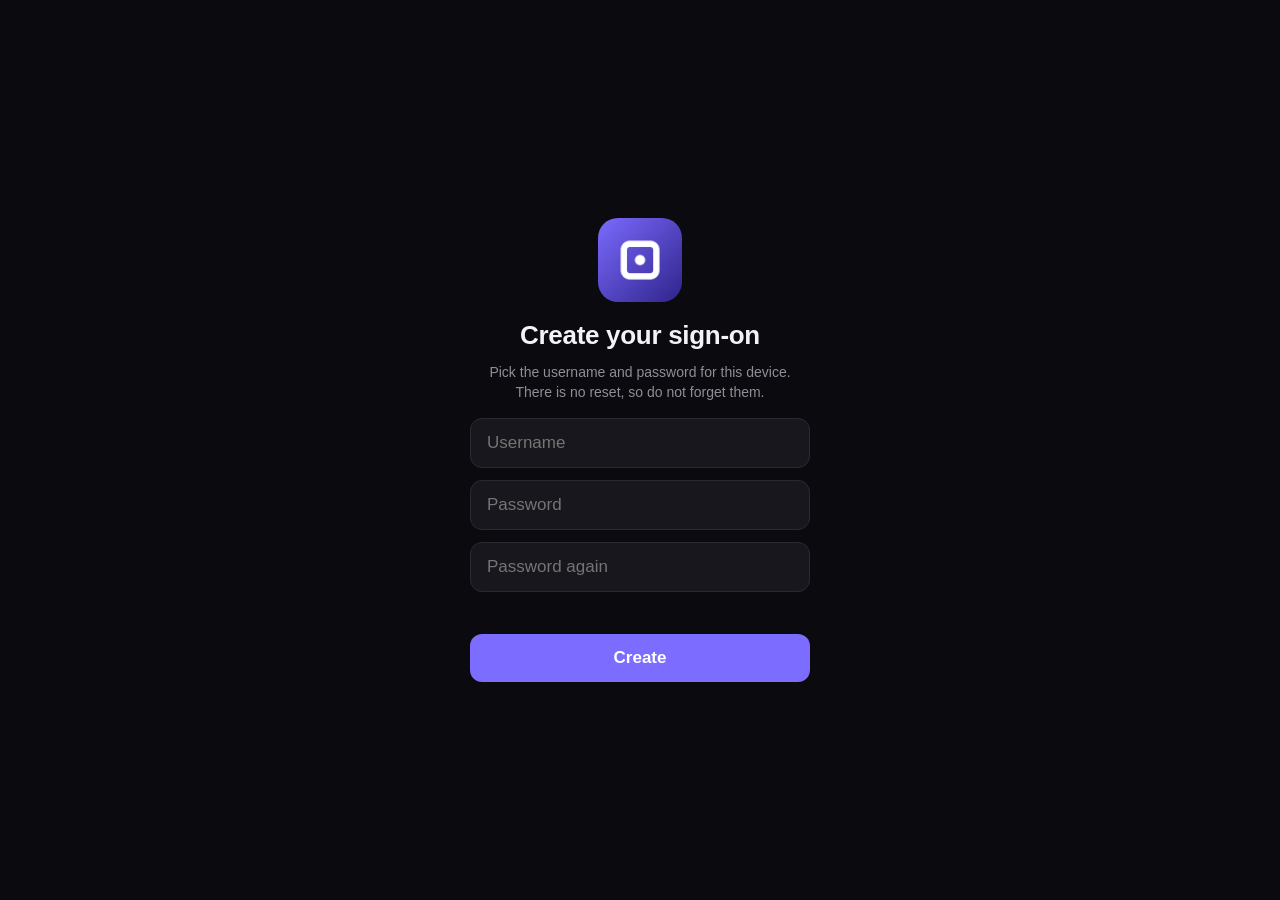
==== index.html @ 3f9c1f6b "Give the Plan tab its calendar and Add an event in the app The Plan tab now reads calendar events fr" ====
<!DOCTYPE html>
<html lang="en">
<head>
  <meta charset="utf-8">
  <meta name="viewport" content="width=device-width, initial-scale=1, viewport-fit=cover, user-scalable=no">
  <title>My App</title>
  <meta name="theme-color" content="#0b0b0f">
  <meta name="apple-mobile-web-app-capable" content="yes">
  <meta name="mobile-web-app-capable" content="yes">
  <meta name="apple-mobile-web-app-status-bar-style" content="black-translucent">
  <meta name="apple-mobile-web-app-title" content="My App">
  <link rel="manifest" href="manifest.webmanifest">
  <link rel="apple-touch-icon" href="icons/icon-180.png">
  <link rel="icon" type="image/png" href="icons/icon-192.png">
  <style>[hidden]{display:none!important}</style>
  <link rel="stylesheet" href="styles.css?v=5">
</head>
<body>
  <!-- Sign-on screen. Covers the whole app until the right username + password are entered. -->
  <div id="lock" class="lock">
    <form id="lock-form" class="lock-card" autocomplete="on">
      <img src="icons/icon-180.png" alt="" class="lock-icon">
      <h1 id="lock-title">Sign in</h1>
      <p id="lock-hint" class="lock-hint"></p>
      <input id="lock-user" name="username" type="text" placeholder="Username" autocomplete="username" autocapitalize="none" autocorrect="off" spellcheck="false" required>
      <input id="lock-pass" name="password" type="password" placeholder="Password" autocomplete="current-password" required>
      <input id="lock-pass2" name="password2" type="password" placeholder="Password again" autocomplete="new-password" hidden>
      <p id="lock-error" class="lock-error" role="alert"></p>
      <button id="lock-go" type="submit">Sign in</button>
    </form>
  </div>

  <div id="app" hidden>
    <header class="topbar">
      <h1 id="screen-title">Hub</h1>
    </header>

    <!-- The Hub itself. Its pages are loaded from the private data box, not from this repo. -->
    <iframe id="hub-frame" title="Hub" hidden></iframe>

    <main class="screens">
      <section class="screen active" id="screen-home" data-title="Hub">
        <div class="card">
          <h2 id="hub-msg-title">Hub</h2>
          <p id="hub-msg">Loading…</p>
        </div>
      </section>

      <section class="screen" id="screen-settings" data-title="Settings">
        <div class="card" id="box-card">
          <h2>Data box</h2>
          <p id="box-status">Checking…</p>
          <form id="box-form" class="box-form" hidden>
            <input id="box-key" type="password" placeholder="Paste your data box key" autocomplete="off" autocapitalize="none" autocorrect="off" spellcheck="false">
            <button type="submit" id="box-connect">Connect</button>
          </form>
          <p id="box-error" class="lock-error" role="alert"></p>
          <p id="sync-status" class="footnote left"></p>
        </div>
        <div class="list">
          <label class="row" id="import-row"><span>Import from Hub</span><span class="chev">›</span><input id="import-file" type="file" accept="application/json,.json" hidden></label>
          <div class="row" id="box-forget" role="button"><span>Disconnect data box</span><span class="chev">›</span></div>
          <div class="row" id="lock-now" role="button"><span>Lock app</span><span class="chev">›</span></div>
        </div>
        <p id="import-status" class="footnote"></p>
        <p class="footnote">My App · shell v6</p>
      </section>
    </main>

    <nav class="tabbar" aria-label="Tabs">
      <button class="tab active" data-screen="home" aria-label="Hub">
        <svg viewBox="0 0 24 24" aria-hidden="true"><path d="M3 11.5 12 4l9 7.5V20a1 1 0 0 1-1 1h-5v-6h-6v6H4a1 1 0 0 1-1-1z"/></svg>
        <span>Hub</span>
      </button>
      <button class="tab" data-screen="settings" aria-label="Settings">
        <svg viewBox="0 0 24 24" aria-hidden="true"><path d="M4 7h10M18 7h2M4 17h2M10 17h10" fill="none" stroke="currentColor" stroke-width="2" stroke-linecap="round"/><circle cx="16" cy="7" r="2.5"/><circle cx="8" cy="17" r="2.5"/></svg>
        <span>Settings</span>
      </button>
    </nav>
  </div>
  <script src="vault.js?v=5"></script>
  <script src="store.js?v=5"></script>
  <script src="hubdb.js?v=6"></script>
  <script src="app.js?v=5"></script>
</body>
</html>
---- styles.css ----
:root {
  --bg: #0b0b0f;
  --surface: #17171d;
  --surface-2: #1f1f27;
  --line: #2a2a34;
  --text: #f2f2f7;
  --muted: #8e8e99;
  --accent: #7c6cff;
}

* { box-sizing: border-box; -webkit-tap-highlight-color: transparent; }

html, body {
  margin: 0;
  height: 100%;
  background: var(--bg);
  color: var(--text);
  font-family: -apple-system, BlinkMacSystemFont, "SF Pro Text", "Helvetica Neue", sans-serif;
  -webkit-font-smoothing: antialiased;
  overscroll-behavior: none;
  -webkit-user-select: none;
  user-select: none;
}

#app {
  display: flex;
  flex-direction: column;
  height: 100dvh;
}

/* Top bar */
.topbar {
  padding: calc(env(safe-area-inset-top) + 12px) 20px 10px;
  background: var(--bg);
}
.topbar h1 {
  margin: 0;
  font-size: 34px;
  font-weight: 700;
  letter-spacing: -0.5px;
}

/* Screens */
.screens {
  flex: 1;
  overflow-y: auto;
  -webkit-overflow-scrolling: touch;
  padding: 8px 16px 24px;
}
.screen { display: none; }
.screen.active { display: block; animation: fade 0.18s ease; }
@keyframes fade { from { opacity: 0; transform: translateY(4px); } to { opacity: 1; transform: none; } }

.card {
  background: var(--surface);
  border-radius: 16px;
  padding: 18px;
  margin-bottom: 12px;
}
.card h2 { margin: 0 0 6px; font-size: 20px; }
.card p { margin: 0; color: var(--muted); line-height: 1.4; }
.card.placeholder {
  height: 110px;
  display: flex;
  align-items: center;
  justify-content: center;
  color: var(--muted);
  background: transparent;
  border: 1.5px dashed var(--line);
}

.list { background: var(--surface); border-radius: 16px; overflow: hidden; }
.row {
  display: flex;
  justify-content: space-between;
  align-items: center;
  padding: 15px 18px;
  border-bottom: 1px solid var(--line);
}
.row:last-child { border-bottom: 0; }
.row:active { background: var(--surface-2); }
.chev { color: var(--muted); font-size: 20px; }
.footnote { text-align: center; color: var(--muted); font-size: 13px; margin-top: 18px; }

/* Bottom tab bar */
.tabbar {
  display: flex;
  background: rgba(18, 18, 24, 0.92);
  -webkit-backdrop-filter: blur(20px);
  backdrop-filter: blur(20px);
  border-top: 1px solid var(--line);
  padding: 6px 0 calc(env(safe-area-inset-bottom) + 6px);
}
.tab {
  flex: 1;
  display: flex;
  flex-direction: column;
  align-items: center;
  gap: 3px;
  padding: 6px 0;
  background: none;
  border: 0;
  color: var(--muted);
  font: inherit;
  font-size: 11px;
}
.tab svg { width: 26px; height: 26px; fill: currentColor; }
.tab.active { color: var(--accent); }

/* Sign-on screen */
#app[hidden] { display: none; }
.lock {
  position: fixed;
  inset: 0;
  z-index: 10;
  display: flex;
  align-items: center;
  justify-content: center;
  padding: calc(env(safe-area-inset-top) + 24px) 28px calc(env(safe-area-inset-bottom) + 24px);
  background: var(--bg);
}
.lock[hidden] { display: none; }
.lock-card { width: 100%; max-width: 340px; display: flex; flex-direction: column; gap: 12px; text-align: center; }
.lock-icon { width: 84px; height: 84px; border-radius: 20px; margin: 0 auto 6px; }
.lock-card h1 { margin: 0; font-size: 26px; letter-spacing: -0.3px; }
.lock-hint { margin: 0 0 4px; color: var(--muted); font-size: 14px; line-height: 1.4; min-height: 0; }
.lock-hint:empty { display: none; }
.lock-card input {
  width: 100%;
  padding: 14px 16px;
  font: inherit;
  font-size: 17px;
  color: var(--text);
  background: var(--surface);
  border: 1px solid var(--line);
  border-radius: 12px;
  outline: none;
  -webkit-user-select: text;
  user-select: text;
}
.lock-card input:focus { border-color: var(--accent); }
.lock-card input[hidden] { display: none; }
.lock-error { margin: 0; color: #ff6b6b; font-size: 14px; min-height: 18px; }
.lock-card button {
  padding: 14px;
  font: inherit;
  font-size: 17px;
  font-weight: 600;
  color: #fff;
  background: var(--accent);
  border: 0;
  border-radius: 12px;
}
.lock-card button:disabled { opacity: 0.6; }

/* Data box card */
.box-form { display: flex; flex-direction: column; gap: 10px; margin-top: 12px; }
.box-form input {
  width: 100%;
  padding: 13px 14px;
  font: inherit;
  font-size: 16px;
  color: var(--text);
  background: var(--bg);
  border: 1px solid var(--line);
  border-radius: 12px;
  outline: none;
  -webkit-user-select: text;
  user-select: text;
}
.box-form input:focus { border-color: var(--accent); }
.box-form button, .box-btn {
  padding: 12px;
  font: inherit;
  font-size: 16px;
  font-weight: 600;
  color: #fff;
  background: var(--accent);
  border: 0;
  border-radius: 12px;
}
.box-btn { margin-top: 12px; width: 100%; }
.box-form button:disabled, .box-btn:disabled { opacity: 0.6; }
#box-error:empty { display: none; }

/* The Hub fills the screen above the tab bar when it is showing */
#hub-frame { flex: 1; width: 100%; border: 0; background: #e4e4e1; min-height: 0; }
#hub-frame[hidden] { display: none; }
#app.hub-on .topbar, #app.hub-on .screens { display: none; }
.footnote.left { text-align: left; margin: 10px 0 0; }
.footnote:empty { display: none; }
.list + .footnote { margin-top: 14px; }
#screen-settings .card { margin-bottom: 12px; }
.row { cursor: pointer; }
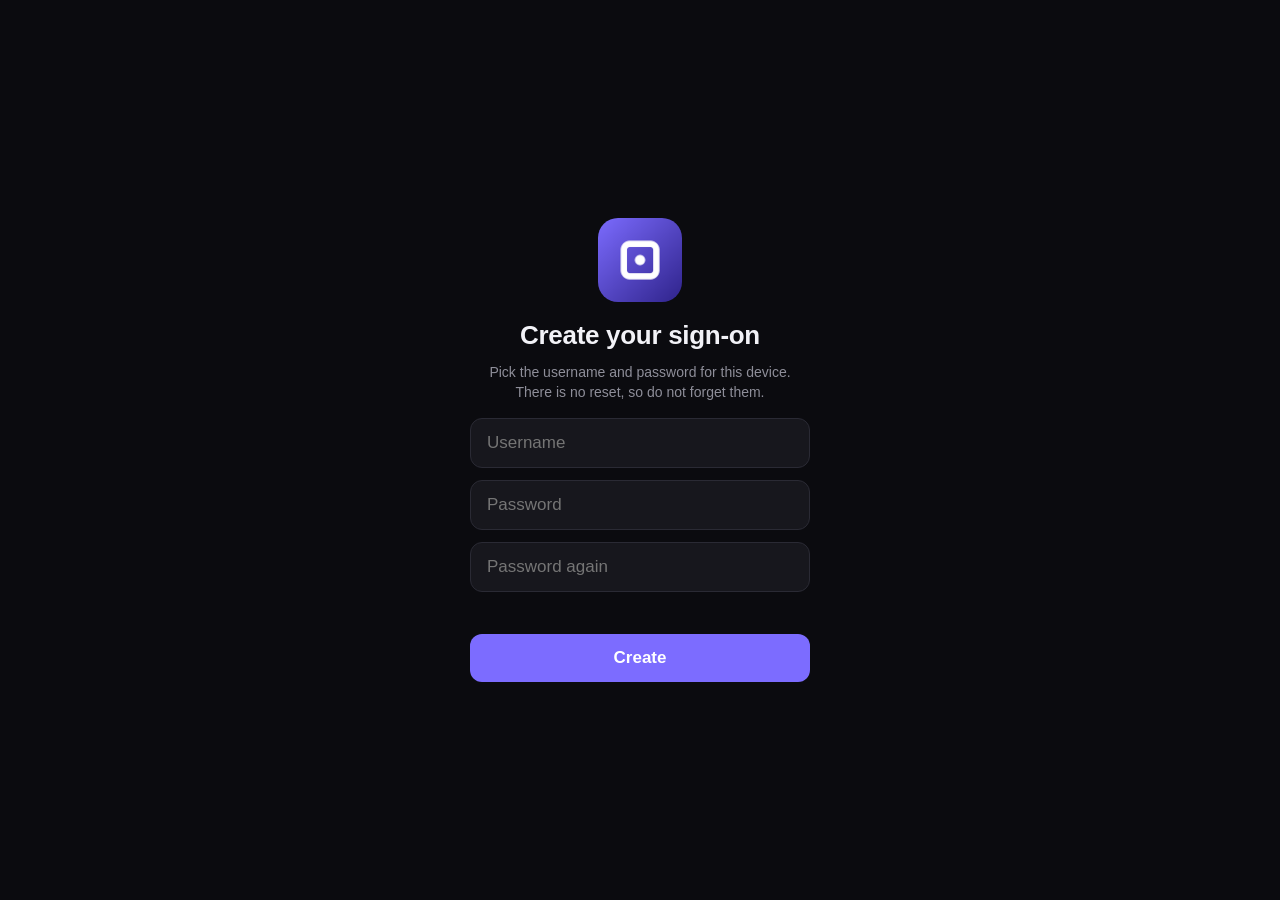
==== commit 352dc734: "Stretch the app to the whole screen on iPhone As a home-screen app, iOS can hand the page a window a" ====
--- a/index.html
+++ b/index.html
@@ -13,7 +13,7 @@
   <link rel="apple-touch-icon" href="icons/icon-180.png">
   <link rel="icon" type="image/png" href="icons/icon-192.png">
   <style>[hidden]{display:none!important}</style>
-  <link rel="stylesheet" href="styles.css?v=5">
+  <link rel="stylesheet" href="styles.css?v=10">
 </head>
 <body>
   <!-- Sign-on screen. Covers the whole app until the right username + password are entered. -->
@@ -31,22 +31,26 @@
   </div>
 
   <div id="app" hidden>
-    <header class="topbar">
-      <h1 id="screen-title">Hub</h1>
-    </header>
-
-    <!-- The Hub itself. Its pages are loaded from the private data box, not from this repo. -->
+    <!-- The Hub fills the whole screen. Its pages are loaded from the private data box, not from this repo. -->
     <iframe id="hub-frame" title="Hub" hidden></iframe>
 
-    <main class="screens">
-      <section class="screen active" id="screen-home" data-title="Hub">
-        <div class="card">
-          <h2 id="hub-msg-title">Hub</h2>
-          <p id="hub-msg">Loading…</p>
-        </div>
-      </section>
+    <!-- Shown instead of the Hub while it loads, or if it can't be loaded. -->
+    <div id="hub-wait" class="hub-wait">
+      <p id="hub-msg">Loading…</p>
+    </div>
 
-      <section class="screen" id="screen-settings" data-title="Settings">
+    <!-- Small round button, bottom right, that opens Settings. -->
+    <button type="button" id="gear" aria-label="Settings" aria-expanded="false">
+      <svg viewBox="0 0 24 24" aria-hidden="true"><path d="M4 7h10M18 7h2M4 17h2M10 17h10" fill="none" stroke="currentColor" stroke-width="2" stroke-linecap="round"/><circle cx="16" cy="7" r="2.5"/><circle cx="8" cy="17" r="2.5"/></svg>
+    </button>
+
+    <!-- Settings, full screen over the Hub. -->
+    <div id="sheet" class="sheet" role="dialog" aria-modal="true" aria-label="Settings" hidden>
+      <header class="sheet-top">
+        <h1>Settings</h1>
+        <button type="button" id="sheet-close" aria-label="Close settings">Done</button>
+      </header>
+      <div class="sheet-body">
         <div class="card" id="box-card">
           <h2>Data box</h2>
           <p id="box-status">Checking…</p>
@@ -58,29 +62,19 @@
           <p id="sync-status" class="footnote left"></p>
         </div>
         <div class="list">
-          <label class="row" id="import-row"><span>Import from Hub</span><span class="chev">›</span><input id="import-file" type="file" accept="application/json,.json" hidden></label>
+          <div class="row" id="backup-now" role="button"><span>Back up now</span><span class="chev">›</span></div>
+          <label class="row" id="import-row"><span>Import a backup or Hub export</span><span class="chev">›</span><input id="import-file" type="file" accept="application/json,.json" hidden></label>
           <div class="row" id="box-forget" role="button"><span>Disconnect data box</span><span class="chev">›</span></div>
           <div class="row" id="lock-now" role="button"><span>Lock app</span><span class="chev">›</span></div>
         </div>
         <p id="import-status" class="footnote"></p>
-        <p class="footnote">My App · shell v6</p>
-      </section>
-    </main>
-
-    <nav class="tabbar" aria-label="Tabs">
-      <button class="tab active" data-screen="home" aria-label="Hub">
-        <svg viewBox="0 0 24 24" aria-hidden="true"><path d="M3 11.5 12 4l9 7.5V20a1 1 0 0 1-1 1h-5v-6h-6v6H4a1 1 0 0 1-1-1z"/></svg>
-        <span>Hub</span>
-      </button>
-      <button class="tab" data-screen="settings" aria-label="Settings">
-        <svg viewBox="0 0 24 24" aria-hidden="true"><path d="M4 7h10M18 7h2M4 17h2M10 17h10" fill="none" stroke="currentColor" stroke-width="2" stroke-linecap="round"/><circle cx="16" cy="7" r="2.5"/><circle cx="8" cy="17" r="2.5"/></svg>
-        <span>Settings</span>
-      </button>
-    </nav>
+        <p class="footnote">My App · shell v10</p>
+      </div>
+    </div>
   </div>
-  <script src="vault.js?v=5"></script>
-  <script src="store.js?v=5"></script>
-  <script src="hubdb.js?v=6"></script>
-  <script src="app.js?v=5"></script>
+  <script src="vault.js?v=10"></script>
+  <script src="store.js?v=10"></script>
+  <script src="hubdb.js?v=10"></script>
+  <script src="app.js?v=10"></script>
 </body>
 </html>
--- a/styles.css
+++ b/styles.css
@@ -13,7 +13,7 @@
 html, body {
   margin: 0;
   height: 100%;
-  background: var(--bg);
+  background: #353535; /* the Hub's charcoal, in case the screen shows past the app's edge */
   color: var(--text);
   font-family: -apple-system, BlinkMacSystemFont, "SF Pro Text", "Helvetica Neue", sans-serif;
   -webkit-font-smoothing: antialiased;
@@ -23,33 +23,14 @@
 }
 
 #app {
-  display: flex;
-  flex-direction: column;
-  height: 100dvh;
-}
-
-/* Top bar */
-.topbar {
-  padding: calc(env(safe-area-inset-top) + 12px) 20px 10px;
-  background: var(--bg);
-}
-.topbar h1 {
-  margin: 0;
-  font-size: 34px;
-  font-weight: 700;
-  letter-spacing: -0.5px;
-}
-
-/* Screens */
-.screens {
-  flex: 1;
-  overflow-y: auto;
-  -webkit-overflow-scrolling: touch;
-  padding: 8px 16px 24px;
-}
-.screen { display: none; }
-.screen.active { display: block; animation: fade 0.18s ease; }
-@keyframes fade { from { opacity: 0; transform: translateY(4px); } to { opacity: 1; transform: none; } }
+  position: fixed;
+  inset: 0;
+  /* Measured and passed into the Hub, which can't see them from inside a frame. */
+  --sat: env(safe-area-inset-top, 0px);
+  --sar: env(safe-area-inset-right, 0px);
+  --sab: env(safe-area-inset-bottom, 0px);
+  --sal: env(safe-area-inset-left, 0px);
+}
 
 .card {
   background: var(--surface);
@@ -59,16 +40,6 @@
 }
 .card h2 { margin: 0 0 6px; font-size: 20px; }
 .card p { margin: 0; color: var(--muted); line-height: 1.4; }
-.card.placeholder {
-  height: 110px;
-  display: flex;
-  align-items: center;
-  justify-content: center;
-  color: var(--muted);
-  background: transparent;
-  border: 1.5px dashed var(--line);
-}
-
 .list { background: var(--surface); border-radius: 16px; overflow: hidden; }
 .row {
   display: flex;
@@ -81,31 +52,6 @@
 .row:active { background: var(--surface-2); }
 .chev { color: var(--muted); font-size: 20px; }
 .footnote { text-align: center; color: var(--muted); font-size: 13px; margin-top: 18px; }
-
-/* Bottom tab bar */
-.tabbar {
-  display: flex;
-  background: rgba(18, 18, 24, 0.92);
-  -webkit-backdrop-filter: blur(20px);
-  backdrop-filter: blur(20px);
-  border-top: 1px solid var(--line);
-  padding: 6px 0 calc(env(safe-area-inset-bottom) + 6px);
-}
-.tab {
-  flex: 1;
-  display: flex;
-  flex-direction: column;
-  align-items: center;
-  gap: 3px;
-  padding: 6px 0;
-  background: none;
-  border: 0;
-  color: var(--muted);
-  font: inherit;
-  font-size: 11px;
-}
-.tab svg { width: 26px; height: 26px; fill: currentColor; }
-.tab.active { color: var(--accent); }
 
 /* Sign-on screen */
 #app[hidden] { display: none; }
@@ -183,12 +129,93 @@
 .box-form button:disabled, .box-btn:disabled { opacity: 0.6; }
 #box-error:empty { display: none; }
 
-/* The Hub fills the screen above the tab bar when it is showing */
-#hub-frame { flex: 1; width: 100%; border: 0; background: #e4e4e1; min-height: 0; }
+/* The Hub fills the whole screen; it draws its own safe-area padding. */
+#hub-frame {
+  position: absolute;
+  inset: 0;
+  width: 100%;
+  height: 100%;
+  border: 0;
+  background: #353535;
+}
 #hub-frame[hidden] { display: none; }
-#app.hub-on .topbar, #app.hub-on .screens { display: none; }
+
+/* Shown while the Hub loads, or when it can't be */
+.hub-wait {
+  position: absolute;
+  inset: 0;
+  display: flex;
+  align-items: center;
+  justify-content: center;
+  padding: 32px;
+  text-align: center;
+  color: var(--muted);
+  background: var(--bg);
+}
+.hub-wait[hidden] { display: none; }
+.hub-wait p { margin: 0; font-size: 16px; line-height: 1.45; }
+
+/* Small round Settings button */
+#gear {
+  position: absolute;
+  right: calc(env(safe-area-inset-right) + 18px);
+  bottom: calc(env(safe-area-inset-bottom) + 18px);
+  width: 40px;
+  height: 40px;
+  padding: 0;
+  display: grid;
+  place-items: center;
+  border: 0;
+  border-radius: 50%;
+  color: #4a4845;
+  background: rgba(255, 255, 255, 0.82);
+  -webkit-backdrop-filter: blur(8px);
+  backdrop-filter: blur(8px);
+  box-shadow: 0 2px 10px rgba(40, 40, 40, 0.22);
+  opacity: 0.6;
+  transition: opacity 0.15s;
+}
+#gear:active { opacity: 1; }
+#gear svg { width: 21px; height: 21px; fill: currentColor; }
+#gear[hidden] { display: none; }
+
+/* Settings, full screen over the Hub */
+.sheet {
+  position: absolute;
+  inset: 0;
+  z-index: 5;
+  display: flex;
+  flex-direction: column;
+  background: var(--bg);
+  animation: rise 0.2s ease;
+}
+.sheet[hidden] { display: none; }
+@keyframes rise { from { opacity: 0; transform: translateY(10px); } to { opacity: 1; transform: none; } }
+.sheet-top {
+  display: flex;
+  align-items: flex-end;
+  justify-content: space-between;
+  gap: 12px;
+  padding: calc(env(safe-area-inset-top) + 12px) 20px 10px;
+}
+.sheet-top h1 { margin: 0; font-size: 30px; font-weight: 700; letter-spacing: -0.5px; }
+#sheet-close {
+  padding: 8px 4px;
+  font: inherit;
+  font-size: 17px;
+  font-weight: 600;
+  color: var(--accent);
+  background: none;
+  border: 0;
+}
+.sheet-body {
+  flex: 1;
+  overflow-y: auto;
+  -webkit-overflow-scrolling: touch;
+  padding: 8px 16px calc(env(safe-area-inset-bottom) + 32px);
+}
+.sheet-body .card { margin-bottom: 12px; }
 .footnote.left { text-align: left; margin: 10px 0 0; }
 .footnote:empty { display: none; }
 .list + .footnote { margin-top: 14px; }
-#screen-settings .card { margin-bottom: 12px; }
 .row { cursor: pointer; }
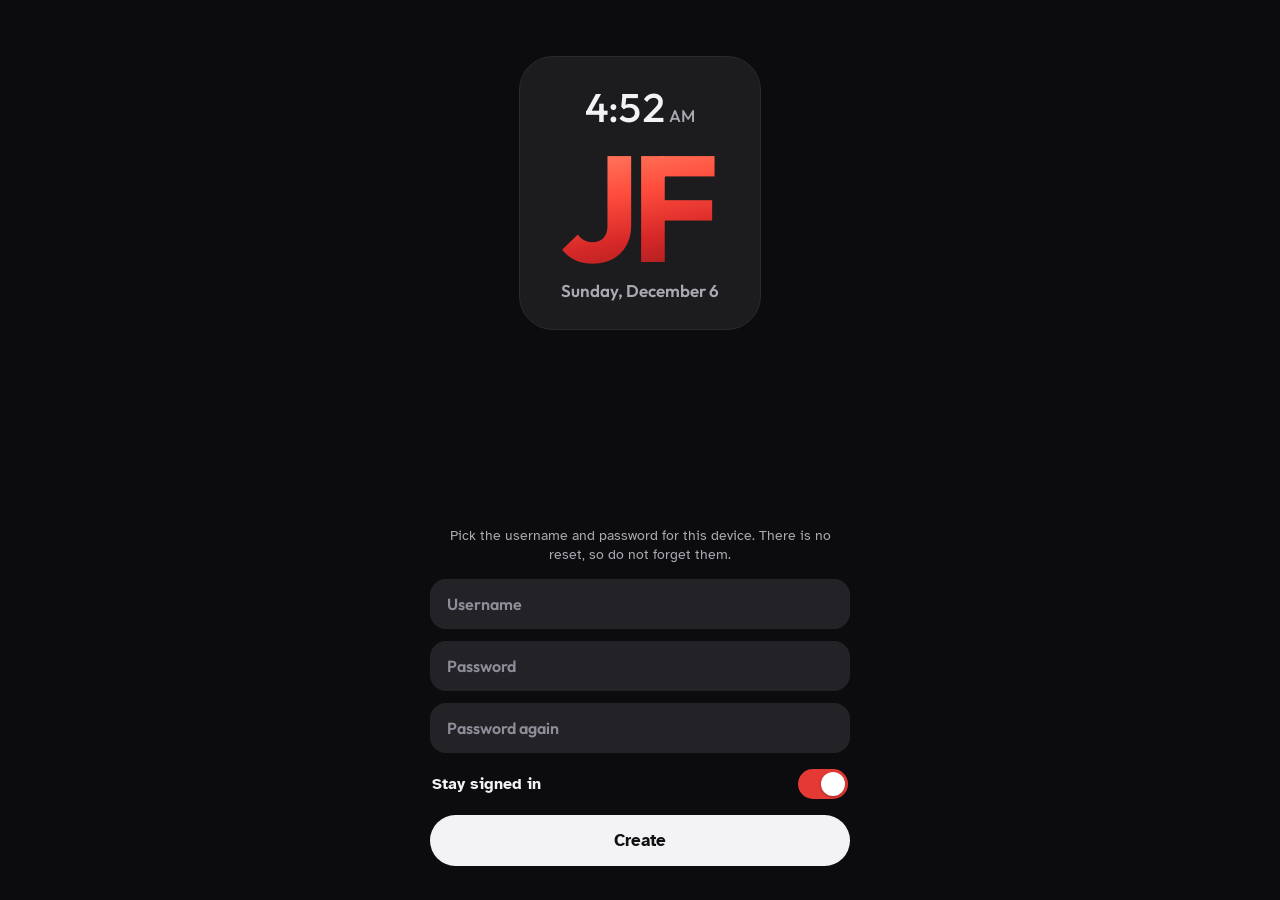
==== commit a4e5dcb4: "Sign-in cover (B, red JF), Stay signed in and Face ID - The sign-in screen is now Josh's picked cove" ====
--- a/index.html
+++ b/index.html
@@ -13,21 +13,41 @@
   <link rel="apple-touch-icon" href="icons/icon-180.png">
   <link rel="icon" type="image/png" href="icons/icon-192.png">
   <style>[hidden]{display:none!important}</style>
+  <link rel="preconnect" href="https://fonts.googleapis.com">
+  <link rel="stylesheet" href="https://fonts.googleapis.com/css2?family=Atkinson+Hyperlegible:wght@400;700&family=Outfit:wght@500;600;700&display=swap">
   <link rel="stylesheet" href="styles.css?v=10">
 </head>
 <body>
-  <!-- Sign-on screen. Covers the whole app until the right username + password are entered. -->
-  <div id="lock" class="lock">
-    <form id="lock-form" class="lock-card" autocomplete="on">
-      <img src="icons/icon-180.png" alt="" class="lock-icon">
-      <h1 id="lock-title">Sign in</h1>
+  <!-- Sign-in cover (Josh's Nov 17, 2026 pick: dark, with the JF label card in red). It covers the whole app until the
+       sign-on opens. Signed in with "Stay signed in" on, it shows for about a second each time the app opens, then fades
+       into the Hub (Finance > Spending). Face ID unlocks it when the app opens fresh. -->
+  <div id="lock" class="lock" data-mode="splash">
+    <div class="cv-card">
+      <div class="cv-time"><span id="cv-hm"></span><small id="cv-ap"></small></div>
+      <div class="cv-mono" aria-label="JF">JF</div>
+      <div class="cv-date" id="cv-date"></div>
+    </div>
+    <form id="lock-form" class="lock-form" autocomplete="on" hidden>
+      <h1 id="lock-title" class="sr">Sign in</h1>
       <p id="lock-hint" class="lock-hint"></p>
-      <input id="lock-user" name="username" type="text" placeholder="Username" autocomplete="username" autocapitalize="none" autocorrect="off" spellcheck="false" required>
-      <input id="lock-pass" name="password" type="password" placeholder="Password" autocomplete="current-password" required>
-      <input id="lock-pass2" name="password2" type="password" placeholder="Password again" autocomplete="new-password" hidden>
+      <input id="lock-user" name="username" type="text" placeholder="Username" aria-label="Username" autocomplete="username" autocapitalize="none" autocorrect="off" spellcheck="false" required>
+      <input id="lock-pass" name="password" type="password" placeholder="Password" aria-label="Password" autocomplete="current-password" required>
+      <input id="lock-pass2" name="password2" type="password" placeholder="Password again" aria-label="Password again" autocomplete="new-password" hidden>
+      <label class="stay"><span>Stay signed in</span><input id="lock-stay" type="checkbox" role="switch" checked><span class="sw" aria-hidden="true"></span></label>
       <p id="lock-error" class="lock-error" role="alert"></p>
       <button id="lock-go" type="submit">Sign in</button>
     </form>
+    <div id="lock-unlock" class="lock-form" hidden>
+      <p id="unlock-error" class="lock-error" role="alert"></p>
+      <button id="faceid-go" type="button">Unlock with Face ID</button>
+      <button id="use-pass" type="button" class="link">Use password</button>
+    </div>
+    <div id="lock-setup" class="lock-form" hidden>
+      <p class="lock-hint">Use Face ID to get back in when the app opens fresh?</p>
+      <p id="setup-error" class="lock-error" role="alert"></p>
+      <button id="faceid-setup" type="button">Use Face ID</button>
+      <button id="faceid-skip" type="button" class="link">Not now</button>
+    </div>
   </div>
 
   <div id="app" hidden>
@@ -65,7 +85,8 @@
           <div class="row" id="backup-now" role="button"><span>Back up now</span><span class="chev">›</span></div>
           <label class="row" id="import-row"><span>Import a backup or Hub export</span><span class="chev">›</span><input id="import-file" type="file" accept="application/json,.json" hidden></label>
           <div class="row" id="box-forget" role="button"><span>Disconnect data box</span><span class="chev">›</span></div>
-          <div class="row" id="lock-now" role="button"><span>Lock app</span><span class="chev">›</span></div>
+          <div class="row" id="faceid-row" role="button" hidden><span id="faceid-label">Set up Face ID</span><span class="chev">›</span></div>
+          <div class="row" id="lock-now" role="button"><span>Lock app (sign out)</span><span class="chev">›</span></div>
         </div>
         <p id="import-status" class="footnote"></p>
         <p class="footnote">My App · shell v10</p>
--- a/styles.css
+++ b/styles.css
@@ -13,7 +13,7 @@
 html, body {
   margin: 0;
   height: 100%;
-  background: #353535; /* the Hub's charcoal, in case the screen shows past the app's edge */
+  background: var(--bg);
   color: var(--text);
   font-family: -apple-system, BlinkMacSystemFont, "SF Pro Text", "Helvetica Neue", sans-serif;
   -webkit-font-smoothing: antialiased;
@@ -53,51 +53,85 @@
 .chev { color: var(--muted); font-size: 20px; }
 .footnote { text-align: center; color: var(--muted); font-size: 13px; margin-top: 18px; }
 
-/* Sign-on screen */
+/* Sign-in cover (see index.html). Dark page, the JF label card near the top, the form pinned to the bottom. */
 #app[hidden] { display: none; }
 .lock {
   position: fixed;
   inset: 0;
   z-index: 10;
   display: flex;
-  align-items: center;
-  justify-content: center;
-  padding: calc(env(safe-area-inset-top) + 24px) 28px calc(env(safe-area-inset-bottom) + 24px);
-  background: var(--bg);
+  flex-direction: column;
+  align-items: center;
+  padding: calc(env(safe-area-inset-top) + 56px) 22px calc(env(safe-area-inset-bottom) + 34px);
+  background: #0c0c0f;
+  overflow-y: auto;
+  transition: opacity .3s ease;
 }
 .lock[hidden] { display: none; }
-.lock-card { width: 100%; max-width: 340px; display: flex; flex-direction: column; gap: 12px; text-align: center; }
-.lock-icon { width: 84px; height: 84px; border-radius: 20px; margin: 0 auto 6px; }
-.lock-card h1 { margin: 0; font-size: 26px; letter-spacing: -0.3px; }
-.lock-hint { margin: 0 0 4px; color: var(--muted); font-size: 14px; line-height: 1.4; min-height: 0; }
+.lock.gone { opacity: 0; pointer-events: none; }
+.sr { position: absolute; width: 1px; height: 1px; overflow: hidden; clip: rect(0 0 0 0); margin: 0; }
+.cv-card {
+  flex: none;
+  background: #1c1c1f;
+  border: 1px solid #2a2a2f;
+  border-radius: 34px;
+  padding: 28px 40px;
+  display: flex;
+  flex-direction: column;
+  align-items: center;
+  gap: 4px;
+  font-family: "Outfit", -apple-system, sans-serif;
+}
+.cv-time { font-weight: 500; font-size: 40px; letter-spacing: -.02em; color: #f3f3f5; font-variant-numeric: tabular-nums; line-height: 1.1; }
+.cv-time small { font-size: 17px; color: #a9a9b1; margin-left: 4px; letter-spacing: 0; }
+.cv-mono {
+  font-weight: 700; font-size: 150px; line-height: .9; letter-spacing: -.06em; margin: 6px 0 2px; padding-right: .06em;
+  background: linear-gradient(170deg, #ff8a6b 0%, #ff4d3d 40%, #d62828 70%, #9e1b1b 100%);
+  -webkit-background-clip: text; background-clip: text; color: transparent;
+}
+.cv-date { font-weight: 600; font-size: 17px; color: #a9a9b1; }
+.lock-form { margin-top: auto; padding-top: 24px; width: 100%; max-width: 420px; display: flex; flex-direction: column; gap: 12px; transition: transform .25s ease, opacity .25s ease; }
+.lock-form[hidden] { display: none; }
+.lock.leaving .lock-form { transform: translateY(40px); opacity: 0; }
+.lock-hint { margin: 0 0 2px; color: #a9a9b1; font-size: 14px; line-height: 1.4; text-align: center; font-family: "Atkinson Hyperlegible", -apple-system, sans-serif; }
 .lock-hint:empty { display: none; }
-.lock-card input {
+.lock-form input[type="text"], .lock-form input[type="password"] {
   width: 100%;
   padding: 14px 16px;
-  font: inherit;
-  font-size: 17px;
-  color: var(--text);
-  background: var(--surface);
-  border: 1px solid var(--line);
-  border-radius: 12px;
+  font: 600 16px "Outfit", -apple-system, sans-serif;
+  color: #f3f3f5;
+  background: #232327;
+  border: 1px solid transparent;
+  border-radius: 16px;
   outline: none;
   -webkit-user-select: text;
   user-select: text;
 }
-.lock-card input:focus { border-color: var(--accent); }
-.lock-card input[hidden] { display: none; }
+.lock-form input::placeholder { color: #8e8e99; }
+.lock-form input:focus { border-color: #ff4d3d; }
+.lock-form input[hidden] { display: none; }
+.stay { display: flex; align-items: center; justify-content: space-between; gap: 12px; padding: 4px 2px; font: 700 16px "Atkinson Hyperlegible", -apple-system, sans-serif; color: #f3f3f5; cursor: pointer; position: relative; }
+.stay input { position: absolute; opacity: 0; width: 50px; height: 30px; right: 2px; margin: 0; cursor: pointer; }
+.stay .sw { flex: none; width: 50px; height: 30px; border-radius: 999px; background: #3a3a40; position: relative; transition: background .2s; }
+.stay .sw::after { content: ""; position: absolute; top: 3px; left: 3px; width: 24px; height: 24px; border-radius: 50%; background: #fff; box-shadow: 0 1px 3px rgba(0,0,0,.3); transition: transform .2s; }
+.stay input:checked + .sw { background: #e53935; }
+.stay input:checked + .sw::after { transform: translateX(20px); }
+.stay input:focus-visible + .sw { outline: 2px solid #ff8a6b; outline-offset: 2px; }
 .lock-error { margin: 0; color: #ff6b6b; font-size: 14px; min-height: 18px; }
-.lock-card button {
-  padding: 14px;
-  font: inherit;
-  font-size: 17px;
-  font-weight: 600;
-  color: #fff;
-  background: var(--accent);
-  border: 0;
-  border-radius: 12px;
-}
-.lock-card button:disabled { opacity: 0.6; }
+.lock .lock-error { min-height: 0; text-align: center; }
+.lock .lock-error:empty { display: none; }
+.lock-form button {
+  padding: 15px;
+  font: 700 17px "Atkinson Hyperlegible", -apple-system, sans-serif;
+  color: #111;
+  background: #f3f3f5;
+  border: 0;
+  border-radius: 999px;
+  cursor: pointer;
+}
+.lock-form button.link { background: none; color: #a9a9b1; padding: 8px; font-size: 15px; }
+.lock-form button:disabled { opacity: 0.6; }
+@media (prefers-reduced-motion: reduce) { .lock-form { transition: none; } .lock.leaving .lock-form { transform: none; } }
 
 /* Data box card */
 .box-form { display: flex; flex-direction: column; gap: 10px; margin-top: 12px; }
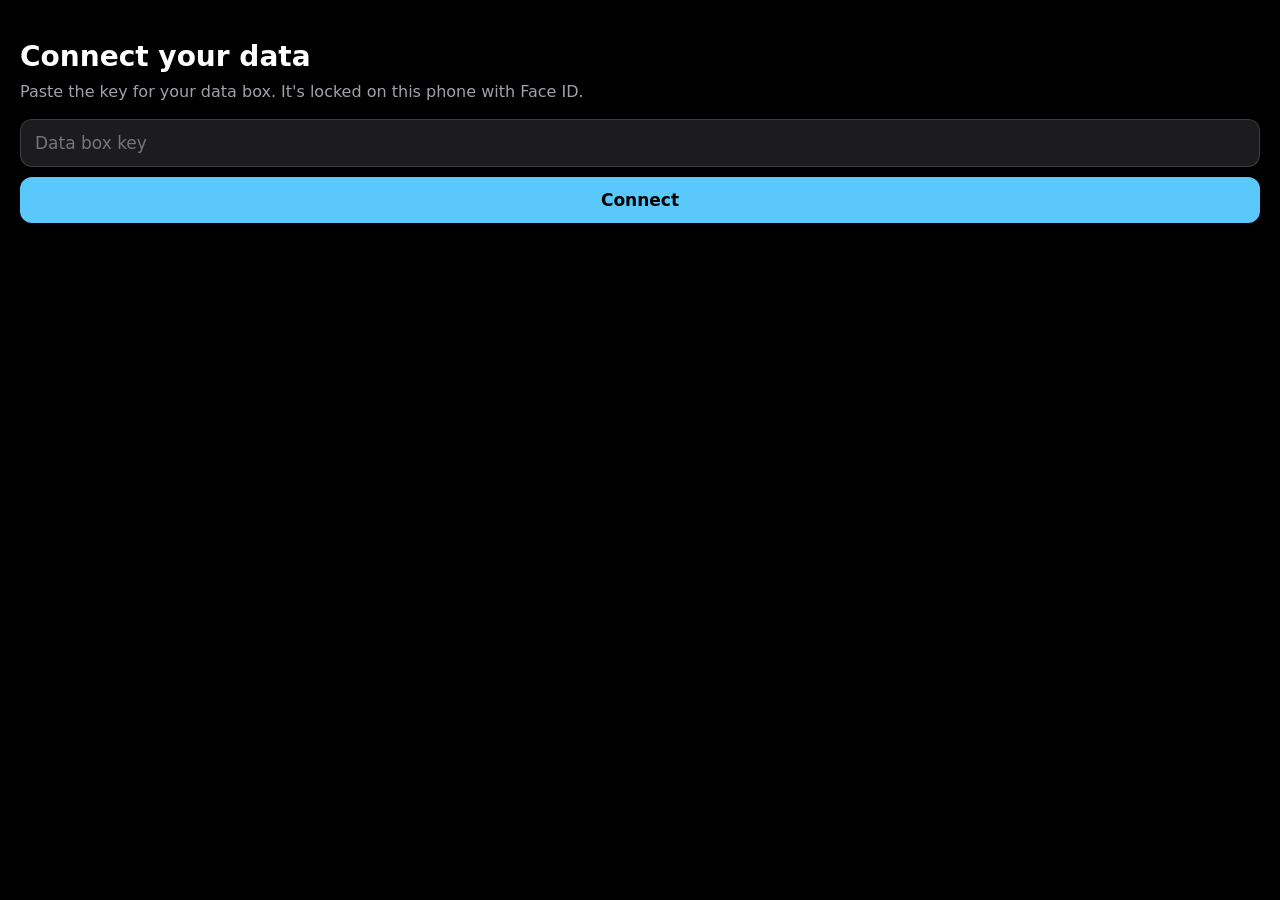
==== commit ba43ac59: "Retire the old Hub: its address opens the new Hub, and its offline helper switches itself off Josh s" ====
--- a/index.html
+++ b/index.html
@@ -1,101 +1,26 @@
-<!DOCTYPE html>
+<!doctype html>
 <html lang="en">
 <head>
   <meta charset="utf-8">
-  <meta name="viewport" content="width=device-width, initial-scale=1, viewport-fit=cover, user-scalable=no">
-  <title>My App</title>
-  <meta name="theme-color" content="#0b0b0f">
-  <meta name="apple-mobile-web-app-capable" content="yes">
-  <meta name="mobile-web-app-capable" content="yes">
-  <meta name="apple-mobile-web-app-status-bar-style" content="black-translucent">
-  <meta name="apple-mobile-web-app-title" content="My App">
-  <link rel="manifest" href="manifest.webmanifest">
-  <link rel="apple-touch-icon" href="icons/icon-180.png">
-  <link rel="icon" type="image/png" href="icons/icon-192.png">
-  <style>[hidden]{display:none!important}</style>
-  <link rel="preconnect" href="https://fonts.googleapis.com">
-  <link rel="stylesheet" href="https://fonts.googleapis.com/css2?family=Atkinson+Hyperlegible:wght@400;700&family=Outfit:wght@500;600;700&display=swap">
-  <link rel="stylesheet" href="styles.css?v=10">
+  <meta name="viewport" content="width=device-width, initial-scale=1, viewport-fit=cover">
+  <title>Josh's Hub</title>
+  <!-- The old Hub was retired on Nov 26, 2026. This address now just opens the new Hub. -->
+  <meta http-equiv="refresh" content="0; url=v2/">
+  <link rel="canonical" href="v2/">
+  <style>
+    :root { color-scheme: light dark; }
+    body { margin: 0; font: 16px -apple-system, system-ui, sans-serif; display: grid; place-items: center; min-height: 100vh; background: #000; color: #fff; }
+    a { color: inherit; }
+  </style>
 </head>
 <body>
-  <!-- Sign-in cover (Josh's Nov 17, 2026 pick: dark, with the JF label card in red). It covers the whole app until the
-       sign-on opens. Signed in with "Stay signed in" on, it shows for about a second each time the app opens, then fades
-       into the Hub (Finance > Spending). Face ID unlocks it when the app opens fresh. -->
-  <div id="lock" class="lock" data-mode="splash">
-    <div class="cv-card">
-      <div class="cv-time"><span id="cv-hm"></span><small id="cv-ap"></small></div>
-      <div class="cv-mono" aria-label="JF">JF</div>
-      <div class="cv-date" id="cv-date"></div>
-    </div>
-    <form id="lock-form" class="lock-form" autocomplete="on" hidden>
-      <h1 id="lock-title" class="sr">Sign in</h1>
-      <p id="lock-hint" class="lock-hint"></p>
-      <input id="lock-user" name="username" type="text" placeholder="Username" aria-label="Username" autocomplete="username" autocapitalize="none" autocorrect="off" spellcheck="false" required>
-      <input id="lock-pass" name="password" type="password" placeholder="Password" aria-label="Password" autocomplete="current-password" required>
-      <input id="lock-pass2" name="password2" type="password" placeholder="Password again" aria-label="Password again" autocomplete="new-password" hidden>
-      <label class="stay"><span>Stay signed in</span><input id="lock-stay" type="checkbox" role="switch" checked><span class="sw" aria-hidden="true"></span></label>
-      <p id="lock-error" class="lock-error" role="alert"></p>
-      <button id="lock-go" type="submit">Sign in</button>
-    </form>
-    <div id="lock-unlock" class="lock-form" hidden>
-      <p id="unlock-error" class="lock-error" role="alert"></p>
-      <button id="faceid-go" type="button">Unlock with Face ID</button>
-      <button id="use-pass" type="button" class="link">Use password</button>
-    </div>
-    <div id="lock-setup" class="lock-form" hidden>
-      <p class="lock-hint">Use Face ID to get back in when the app opens fresh?</p>
-      <p id="setup-error" class="lock-error" role="alert"></p>
-      <button id="faceid-setup" type="button">Use Face ID</button>
-      <button id="faceid-skip" type="button" class="link">Not now</button>
-    </div>
-  </div>
-
-  <div id="app" hidden>
-    <!-- The Hub fills the whole screen. Its pages are loaded from the private data box, not from this repo. -->
-    <iframe id="hub-frame" title="Hub" hidden></iframe>
-
-    <!-- Shown instead of the Hub while it loads, or if it can't be loaded. -->
-    <div id="hub-wait" class="hub-wait">
-      <p id="hub-msg">Loading…</p>
-    </div>
-
-    <!-- Small round button, bottom right, that opens Settings. -->
-    <button type="button" id="gear" aria-label="Settings" aria-expanded="false">
-      <svg viewBox="0 0 24 24" aria-hidden="true"><path d="M4 7h10M18 7h2M4 17h2M10 17h10" fill="none" stroke="currentColor" stroke-width="2" stroke-linecap="round"/><circle cx="16" cy="7" r="2.5"/><circle cx="8" cy="17" r="2.5"/></svg>
-    </button>
-
-    <!-- Settings, full screen over the Hub. -->
-    <div id="sheet" class="sheet" role="dialog" aria-modal="true" aria-label="Settings" hidden>
-      <header class="sheet-top">
-        <h1>Settings</h1>
-        <button type="button" id="sheet-close" aria-label="Close settings">Done</button>
-      </header>
-      <div class="sheet-body">
-        <div class="card" id="box-card">
-          <h2>Data box</h2>
-          <p id="box-status">Checking…</p>
-          <form id="box-form" class="box-form" hidden>
-            <input id="box-key" type="password" placeholder="Paste your data box key" autocomplete="off" autocapitalize="none" autocorrect="off" spellcheck="false">
-            <button type="submit" id="box-connect">Connect</button>
-          </form>
-          <p id="box-error" class="lock-error" role="alert"></p>
-          <p id="sync-status" class="footnote left"></p>
-        </div>
-        <div class="list">
-          <div class="row" id="backup-now" role="button"><span>Back up now</span><span class="chev">›</span></div>
-          <label class="row" id="import-row"><span>Import a backup or Hub export</span><span class="chev">›</span><input id="import-file" type="file" accept="application/json,.json" hidden></label>
-          <div class="row" id="box-forget" role="button"><span>Disconnect data box</span><span class="chev">›</span></div>
-          <div class="row" id="faceid-row" role="button" hidden><span id="faceid-label">Set up Face ID</span><span class="chev">›</span></div>
-          <div class="row" id="lock-now" role="button"><span>Lock app (sign out)</span><span class="chev">›</span></div>
-        </div>
-        <p id="import-status" class="footnote"></p>
-        <p class="footnote">My App · shell v10</p>
-      </div>
-    </div>
-  </div>
-  <script src="vault.js?v=10"></script>
-  <script src="store.js?v=10"></script>
-  <script src="hubdb.js?v=10"></script>
-  <script src="app.js?v=10"></script>
+  <p>The Hub has moved. <a href="v2/">Open the new Hub</a>.</p>
+  <script>
+    // Take the old app's offline helper off this phone, then go to the new Hub.
+    if ('serviceWorker' in navigator) {
+      navigator.serviceWorker.getRegistrations().then((rs) => rs.forEach((r) => { if (!r.scope.includes('/v2/')) r.unregister(); })).catch(() => {});
+    }
+    location.replace('v2/');
+  </script>
 </body>
 </html>
